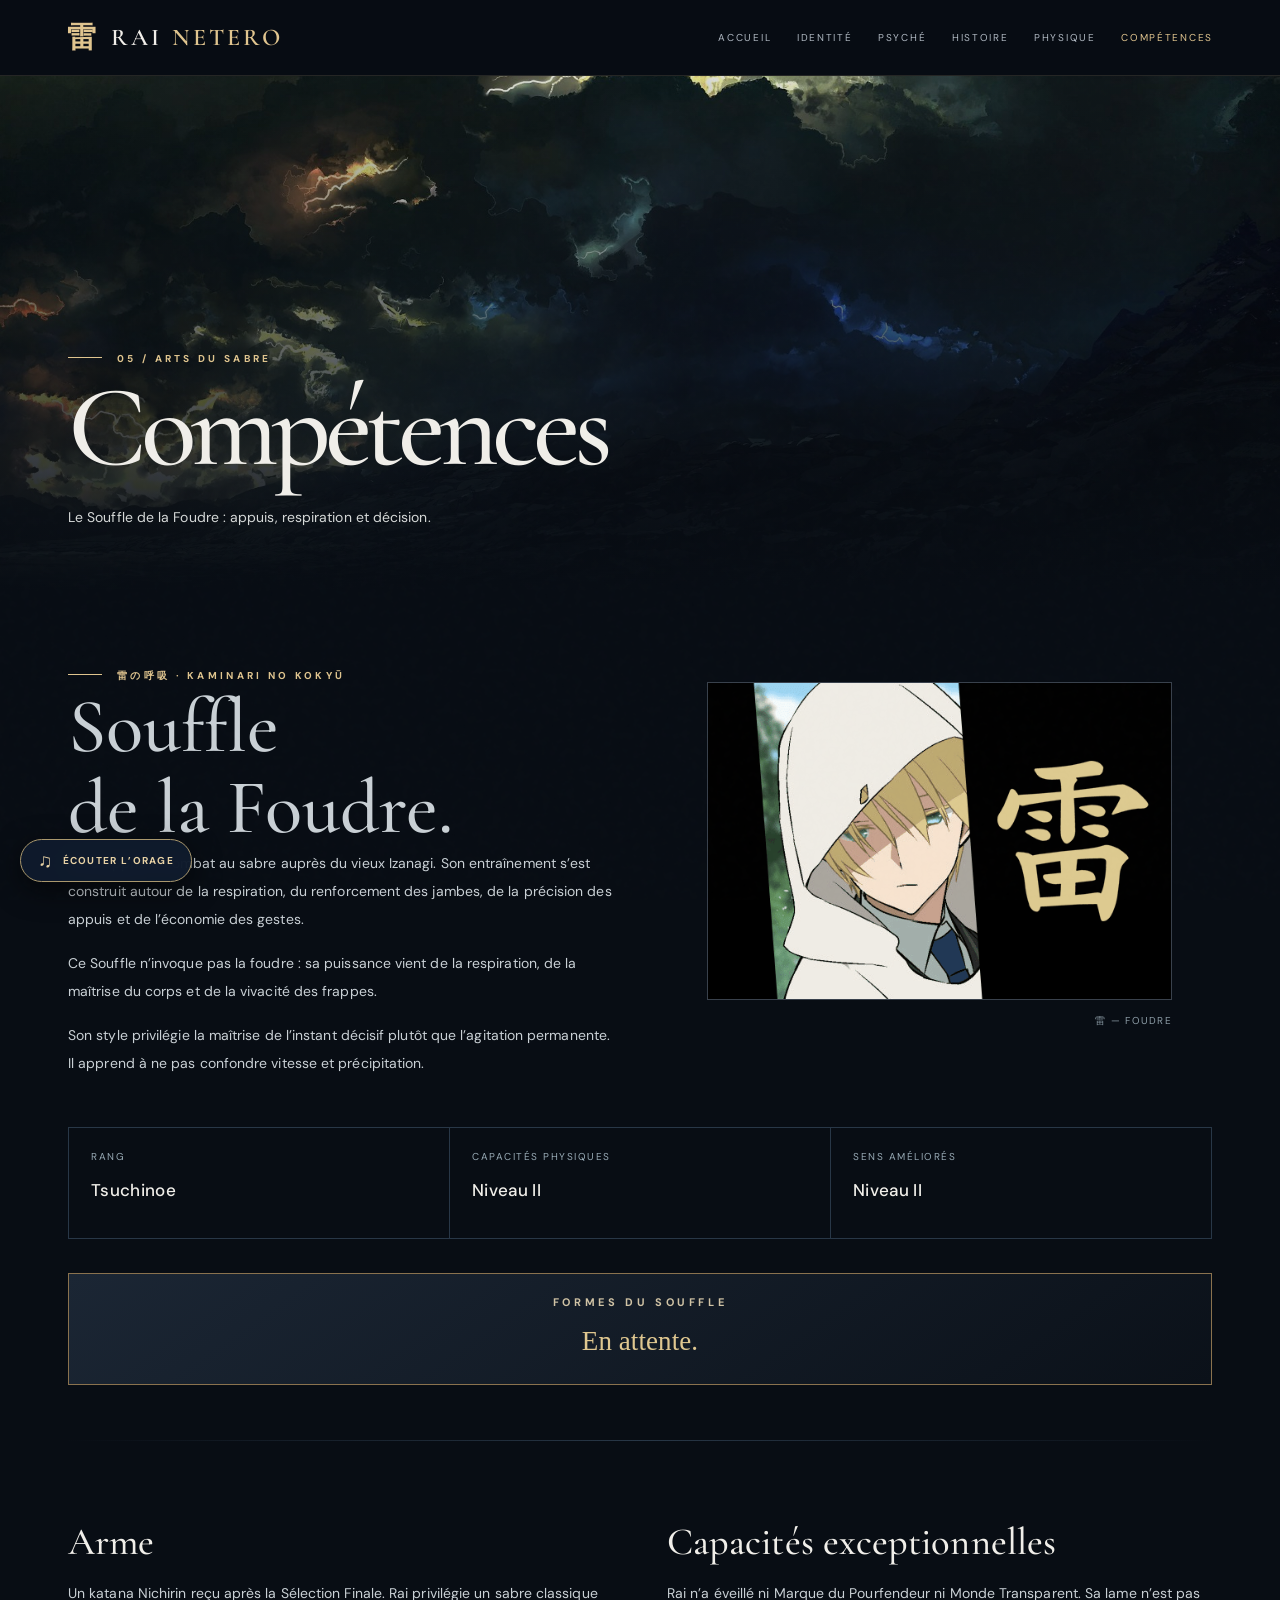
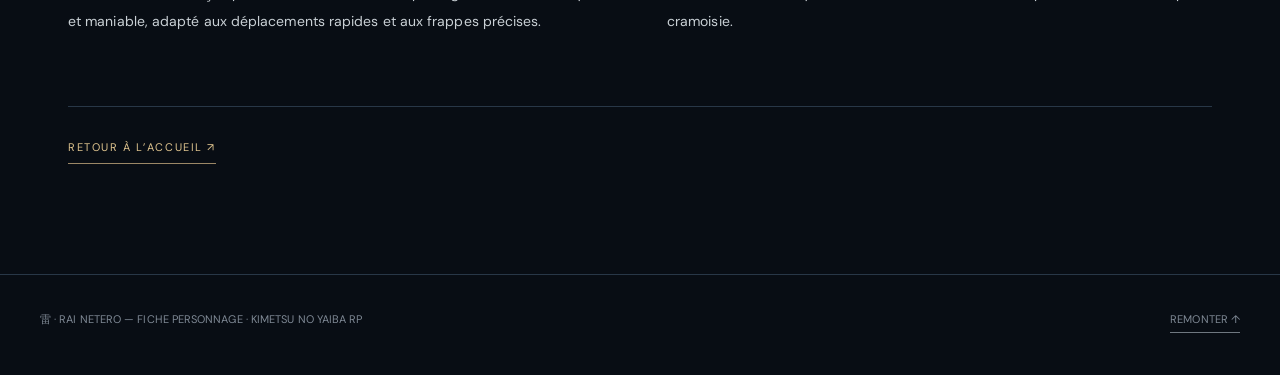
==== competences.html @ 3515c6ae "Add files via upload" ====
<!DOCTYPE html>
<html lang="fr"><head><meta name="darkreader-lock"><meta charset="utf-8"/><meta content="width=device-width,initial-scale=1" name="viewport"/><meta content="#080d14" name="theme-color"/><meta content="Rai Netero — dossier de pourfendeur" name="description"/><title>Compétences · Rai Netero</title><link href="style.css" rel="stylesheet"/><script defer="" src="rai-v13.js"></script></head><body><div aria-hidden="true" class="page-progress"></div><header class="site-nav" id="haut"><div class="nav-inner"><a class="logo" href="index.html"><span class="logomark">雷</span><span>RAI <span style="color:#e0c58f">NETERO</span></span></a><button aria-expanded="false" aria-label="Ouvrir le menu" class="nav-toggle" type="button">☰ MENU</button><nav aria-label="Navigation principale" class="nav-items"><a href="index.html">Accueil</a><a href="identite.html">Identité</a><a href="psyche.html">Psyché</a><a href="histoire.html">Histoire</a><a href="physique.html">Physique</a><a aria-current="page" href="competences.html">Compétences</a></nav></div></header><main><section class="page-hero" style="--hero-image:url('assets/montagne-orage.jpg')"><div class="page-hero-content"><div class="eyebrow"><i></i>05 / Arts du sabre</div><h1>Compétences</h1><p class="subtitle">Le Souffle de la Foudre : appuis, respiration et décision.</p></div></section><div class="layout"><div class="two-col"><div class="body-copy"><div class="eyebrow"><i></i>雷の呼吸 · Kaminari no Kokyū</div><h2>Souffle<br/>de la Foudre.</h2><p>Rai a appris le combat au sabre auprès du vieux Izanagi. Son entraînement s’est construit autour de la respiration, du renforcement des jambes, de la précision des appuis et de l’économie des gestes.</p><p>Ce Souffle n’invoque pas la foudre : sa puissance vient de la respiration, de la maîtrise du corps et de la vivacité des frappes.</p><p>Son style privilégie la maîtrise de l’instant décisif plutôt que l’agitation permanente. Il apprend à ne pas confondre vitesse et précipitation.</p></div><figure class="poster"><img alt="Rai Netero et le kanji de la Foudre" data-gif-portrait="" src="assets/portrait-logo.png"/><figcaption>雷 — foudre</figcaption></figure></div><div class="info-grid"><div class="info-item"><div class="label">Rang</div><strong>Tsuchinoe</strong></div><div class="info-item"><div class="label">Capacités physiques</div><strong>Niveau II</strong></div><div class="info-item"><div class="label">Sens améliorés</div><strong>Niveau II</strong></div></div><div class="notice technique-wait"><span class="eyebrow">Formes du Souffle</span><strong>En attente.</strong></div><div class="separator"></div><div class="two-col"><div class="body-copy"><h3>Arme</h3><p>Un katana Nichirin reçu après la Sélection Finale. Rai privilégie un sabre classique et maniable, adapté aux déplacements rapides et aux frappes précises.</p></div><div class="body-copy"><h3>Capacités exceptionnelles</h3><p>Rai n’a éveillé ni Marque du Pourfendeur ni Monde Transparent. Sa lame n’est pas cramoisie.</p></div></div><div class="subfooter"><a href="index.html">RETOUR À L’ACCUEIL ↗</a></div></div></main><footer class="footer"><div class="footer-inner"><span>雷 · RAI NETERO — FICHE PERSONNAGE · KIMETSU NO YAIBA RP</span><a class="toplink" href="#haut">REMONTER ↑</a></div></footer><aside aria-label="Lecteur musical de Rai" class="music-player" id="rai-music-player">
<button aria-controls="music-panel" aria-expanded="false" aria-label="Afficher ou masquer le lecteur" class="music-toggle" id="music-toggle" type="button"><span aria-hidden="true">♫</span> <span class="music-toggle-name">ÉCOUTER L’ORAGE</span></button>
<div class="music-panel" hidden="" id="music-panel">
<div class="music-head"><div><span class="music-kicker">RAI NETERO · THÈMES DU POURFENDEUR</span><strong id="music-track-title">Izanami</strong></div><button aria-label="Refermer le lecteur" class="music-close" id="music-close" type="button">×</button></div>
<div class="music-theme-picker" role="group" aria-label="Sélection de la musique"><button class="music-theme-choice is-active" data-music-mode="auto" type="button" aria-pressed="true">AUTO</button><button class="music-theme-choice" data-music-mode="izanami" type="button" aria-pressed="false">IZANAMI</button><button class="music-theme-choice" data-music-mode="kirin" type="button" aria-pressed="false">KIRIN</button></div><audio id="rai-audio" preload="metadata" loop src="assets/izanami.mp3"></audio>
<div class="music-main-controls"><button aria-label="Lire la musique" class="music-play" id="music-play" type="button">▶</button><button aria-label="Arrêter la musique" class="music-stop" id="music-stop" type="button">■</button><input aria-label="Position dans la musique" id="music-seek" max="1000" min="0" step="1" type="range" value="0"/><span class="music-time" id="music-time">0:00 / 0:00</span></div>
<div class="music-volume-row"><button aria-label="Couper le son" class="music-mute" id="music-mute" type="button">♪</button><label for="music-volume">Volume</label><input aria-label="Volume de la musique" id="music-volume" max="100" min="0" step="1" type="range" value="35"/><output id="music-volume-label">35 %</output></div>
</div>
</aside></body></html>
---- style.css ----
@import url('https://fonts.googleapis.com/css2?family=Cormorant+Garamond:wght@400;500;600;700&family=DM+Sans:wght@400;500;600;700&display=swap');
:root{--bg:#080d14;--card:#0e1621;--paper:#121d2a;--rule:#283747;--ivory:#f0eee9;--muted:#abb3bd;--gold:#e0c58f;--blue:#9dbcd1;--max:1200px}
*{box-sizing:border-box}html{scroll-behavior:smooth;scroll-padding-top:90px}body{margin:0;background:var(--bg);color:var(--ivory);font:16px/1.75 'DM Sans',Arial,sans-serif;letter-spacing:.005em;min-height:100vh}
body:before{content:'';position:fixed;inset:0;pointer-events:none;z-index:20;background-image:url("data:image/svg+xml,%3Csvg viewBox='0 0 170 170' xmlns='http://www.w3.org/2000/svg'%3E%3Cfilter id='n'%3E%3CfeTurbulence type='fractalNoise' baseFrequency='.64' numOctaves='3' stitchTiles='stitch'/%3E%3C/filter%3E%3Crect width='100%25' height='100%25' opacity='.15' filter='url(%23n)'/%3E%3C/svg%3E");opacity:.085}
*,*:before,*:after{box-sizing:border-box}::selection{background:#bca478;color:#09111c}a{color:inherit;text-decoration:none}img{max-width:100%;display:block}button{font:inherit}p{margin:0 0 1.15em}h1,h2,h3,blockquote{font-family:'Cormorant Garamond',Georgia,serif}h1,h2,h3{font-weight:500;line-height:1.06}h1{font-size:clamp(4rem,11vw,10rem);letter-spacing:-.055em;margin:0}h2{font-size:clamp(2.8rem,6vw,5.2rem);margin:0}h3{font-size:clamp(1.7rem,3vw,2.4rem);margin:0}
.page-progress{position:fixed;top:0;left:0;width:0;height:2px;background:var(--gold);z-index:100;transition:width .06s linear}
.site-nav{position:sticky;top:0;z-index:90;backdrop-filter:blur(18px);background:rgba(8,13,20,.91);border-bottom:1px solid rgba(221,199,151,.14)}
.nav-inner{max-width:var(--max);margin:auto;min-height:75px;padding:0 27px;display:flex;align-items:center;justify-content:space-between;gap:18px}
.logo{display:flex;align-items:center;gap:12px;font-family:'Cormorant Garamond',Georgia,serif;font-size:24px;font-weight:600;letter-spacing:.13em;white-space:nowrap}.logomark{color:var(--gold);font-size:29px;line-height:1}
.nav-items{display:flex;align-items:center;gap:clamp(10px,2vw,28px)}.nav-items a{font-size:10px;letter-spacing:.17em;text-transform:uppercase;color:#aeb7c0;white-space:nowrap;transition:color .2s}.nav-items a:hover,.nav-items a[aria-current=page]{color:var(--gold)}
.nav-toggle{display:none;border:1px solid var(--rule);background:transparent;color:var(--ivory);padding:5px 12px;cursor:pointer}
.eyebrow{font-size:10px;letter-spacing:.33em;text-transform:uppercase;color:var(--gold);font-weight:700}.eyebrow i{display:inline-block;width:34px;height:1px;background:var(--gold);vertical-align:middle;margin:0 15px 3px 0}
.hero{min-height:calc(100svh - 75px);position:relative;display:flex;align-items:center;overflow:hidden;padding:90px max(5vw,24px);isolation:isolate}.hero:before{content:'';position:absolute;inset:0;z-index:-2;background-image:linear-gradient(90deg,rgba(8,13,20,.93) 0%,rgba(8,13,20,.78) 44%,rgba(8,13,20,.26) 100%),url('assets/montagne-orage.jpg');background-size:cover;background-position:center}.hero:after{content:'';position:absolute;inset:0;z-index:-1;background:linear-gradient(0deg,#080d14 0%,transparent 25%,transparent 90%,rgba(8,13,20,.3) 100%)}
.hero-inner{max-width:var(--max);margin:auto;width:100%;display:grid;grid-template-columns:1.15fr .85fr;align-items:center;gap:40px}.hero-title-line{display:block}.hero-title-line:last-child{color:var(--gold)}
.hero-blurb{max-width:490px;color:#cbd1d4;font-size:14px;line-height:1.95;margin:24px 0 32px}.hero-image{justify-self:end;width:min(100%,430px);aspect-ratio:4/5;position:relative;border:1px solid rgba(224,197,143,.25);box-shadow:0 15px 100px #0009;overflow:hidden}.hero-image img{height:100%;width:100%;object-fit:cover;object-position:62% center}.hero-image:after{content:'';position:absolute;inset:0;border:12px solid rgba(8,13,20,.22);pointer-events:none}
.btn{display:inline-flex;gap:14px;align-items:center;border:1px solid #bca374;color:var(--ivory);padding:13px 20px;letter-spacing:.19em;text-transform:uppercase;font-size:10px;font-weight:700;transition:background .2s,color .2s}.btn:hover{background:var(--gold);color:var(--bg)}.btn svg{width:16px;height:16px}
.vertical-kanji{position:absolute;bottom:30px;right:28px;color:#fff4;font-size:12px;writing-mode:vertical-rl;letter-spacing:.3em}
.layout{max-width:var(--max);margin:auto;padding:70px 28px 110px}.intro-grid{display:grid;grid-template-columns:1fr 1fr;gap:44px;align-items:center}.intro-visual{position:relative;min-height:480px}.intro-visual img{height:480px;width:100%;object-fit:cover;object-position:center;filter:saturate(.8)}.intro-panel{padding:18px 0}.intro-panel p{max-width:500px;color:var(--muted)}.signature{font-family:'Cormorant Garamond',Georgia,serif;font-style:italic;font-size:27px;color:var(--gold);max-width:600px;line-height:1.45}
.page-hero{height:clamp(300px,43vw,520px);position:relative;display:flex;align-items:end;overflow:hidden;background:#17202b}.page-hero:before{content:'';position:absolute;inset:0;background-image:linear-gradient(0deg,#080d14 1%,rgba(8,13,20,.54) 60%,rgba(8,13,20,.13)),var(--hero-image);background-position:center; background-size:cover}.page-hero-content{max-width:var(--max);width:100%;margin:0 auto;padding:0 28px 65px;z-index:2;position:relative}.page-hero h1{font-size:clamp(3.5rem,9vw,7.5rem)}.page-hero .subtitle{max-width:680px;color:#d6d9d8;font-size:14px;line-height:1.9;margin:15px 0 0}
.separator{height:1px;background:linear-gradient(90deg,transparent,var(--rule),transparent);margin:55px 0}.section-head{margin:0 0 30px}.section-head .eyebrow{margin-bottom:14px}
.info-grid{display:grid;grid-template-columns:repeat(3,minmax(0,1fr));gap:1px;background:var(--rule);border:1px solid var(--rule);margin:34px 0}.info-item{background:var(--bg);padding:20px 22px;min-height:110px}.info-item .label{font-size:10px;text-transform:uppercase;letter-spacing:.15em;color:#98aab5}.info-item strong{display:block;font-size:17px;letter-spacing:.02em;font-weight:500;margin-top:10px}.info-item .small{font-size:11px;color:#c0b7a0;margin-top:5px}
.two-col{display:grid;grid-template-columns:1fr 1fr;gap:54px;align-items:start}.body-copy{font-size:14px;line-height:2;color:#c9d0d5}.body-copy h3{color:var(--ivory);margin:26px 0 16px}.note{border-left:2px solid var(--gold);padding:18px 23px;background:#121d28;color:#c4cbd1;font-size:13px;line-height:1.85}.poster img{width:100%;max-height:760px;object-fit:contain;background:#172335;border:1px solid #39414c}.poster figcaption{font-size:10px;letter-spacing:.13em;text-transform:uppercase;color:#8d9da7;text-align:right;padding:12px 0}
.quotes{display:grid;grid-template-columns:repeat(3,minmax(0,1fr));gap:15px;margin-top:34px}.quote-card{padding:25px;border:1px solid var(--rule);background:#101824}.quote-card h3{font-size:24px;color:var(--gold);margin-bottom:10px}.quote-card p{color:#abb7be;font-size:12px;line-height:1.85}
.chapter-nav{display:grid;grid-template-columns:repeat(5,1fr);gap:8px;margin:28px 0 65px}.chapter-nav a{display:flex;flex-direction:column;justify-content:end;min-height:120px;padding:20px 13px;border:1px solid var(--rule);background:#101824;transition:.2s}.chapter-nav a:hover{transform:translateY(-3px);border-color:#bda373;background:#172333}.chapter-nav .num{font-size:10px;color:var(--gold);letter-spacing:.15em}.chapter-nav strong{font-size:15px;font-weight:500;line-height:1.25;margin-top:8px}.chapter-nav small{font-size:10px;color:#97a4b0;margin-top:6px;line-height:1.35}
.chapter{scroll-margin-top:100px;margin-bottom:95px}.chapter-banner{height:360px;position:relative;background-color:#151e28;background-size:cover;background-position:center;overflow:hidden;display:flex;align-items:end;padding:30px 38px}.chapter-banner:before{content:'';position:absolute;inset:0;background:linear-gradient(0deg,rgba(4,7,12,.96),rgba(5,7,13,.15) 80%)}.chapter-banner:after{content:'';position:absolute;inset:0;background:var(--chapter-tint, transparent);mix-blend-mode:screen;opacity:.65}.chapter-banner div{position:relative;z-index:2}.chapter-index{font-size:12px;letter-spacing:.2em;color:var(--gold);font-weight:600}.chapter-banner h2{font-size:clamp(2.8rem,7vw,6rem);color:white}.chapter-banner p{font-size:12px;text-transform:uppercase;letter-spacing:.19em;color:#ddd5ca}
.story-text{font-family:Georgia,'Times New Roman',serif;font-size:clamp(17px,1.5vw,19px);line-height:1.95;color:#dedfdd;max-width:735px;margin:46px auto 0}.story-text p{margin:0 0 1.25em}.story-text p:has(strong){color:#f2e1ba}.story-text strong{color:#f0d4a3;font-weight:600}.story-text em{color:#c8c8c8}.story-text hr{border:0;border-top:1px solid #4e5661;width:90px;margin:50px auto}
.chapter--blood .chapter-banner:after{background:linear-gradient(110deg,rgba(132,10,23,.25),rgba(255,40,61,.28),rgba(10,0,0,.72));mix-blend-mode:normal;opacity:1}.chapter--blood .chapter-banner:before{background:linear-gradient(0deg,#080d14 5%,rgba(35,3,10,.3))}.chapter--blood .chapter-banner{background-position:center 43%}.chapter--blood .chapter-banner h2{text-shadow:2px 0 #b32634,-1px -1px #61131a}.chapter--blood .story-text strong{color:#ffb7af}
.reader-tag{display:inline-flex;gap:10px;align-items:center;font-size:11px;color:#a7b4c0;letter-spacing:.09em}.reader-tag:before{content:'';width:22px;height:1px;background:var(--gold)}.footer{padding:35px 28px 42px;border-top:1px solid var(--rule);color:#7f8995}.footer-inner{max-width:var(--max);margin:auto;display:flex;justify-content:space-between;gap:10px;font-size:11px}.toplink{border-bottom:1px solid #6f7780;padding-bottom:3px}.title-aside{font-family:Georgia,serif;font-style:italic;color:var(--gold);font-size:19px}
.card-row{display:grid;grid-template-columns:1.3fr 1fr;gap:35px;align-items:start}.profile-portrait{border:1px solid #435368;overflow:hidden;position:relative}.profile-portrait img{width:100%;height:100%;max-height:650px;object-fit:cover}.profile-caption{margin-top:8px;text-transform:uppercase;font-size:10px;letter-spacing:.14em;color:#9ea6b4}
.detail-list{margin:30px 0;border-top:1px solid var(--rule)}.detail{display:grid;grid-template-columns:155px 1fr;gap:15px;border-bottom:1px solid var(--rule);padding:16px 0}.detail dt{font-size:10px;text-transform:uppercase;color:var(--gold);letter-spacing:.13em}.detail dd{margin:0;color:#d0d4d8;font-size:14px;line-height:1.8}
.notice{background:#17202b;border:1px solid #45516a;padding:16px 20px;color:#abbfcf;font-size:13px;line-height:1.7}.notice strong{color:#f2dbc0}
.subfooter{border-top:1px solid var(--rule);padding-top:25px;margin-top:55px}.subfooter a{display:inline-block;font-size:11px;letter-spacing:.14em;text-transform:uppercase;border-bottom:1px solid #9b8766;padding-bottom:6px;color:var(--gold)}
.glow{text-shadow:0 0 40px #efd29622}
@media(max-width:950px){.nav-items{gap:12px}.nav-items a{font-size:9px}.hero-inner{grid-template-columns:1fr 1fr}.chapter-nav{grid-template-columns:repeat(3,1fr)}}
@media(max-width:720px){.nav-inner{min-height:66px;padding:0 17px}.nav-toggle{display:block}.nav-items{position:absolute;top:66px;left:0;right:0;background:#080d14;padding:12px 24px 24px;border-bottom:1px solid var(--rule);display:none;flex-direction:column;align-items:stretch;gap:0}.site-nav.is-open .nav-items{display:flex}.nav-items a{font-size:12px;padding:9px 0}.hero{min-height:78svh;padding:70px 18px}.hero-inner{grid-template-columns:1fr}.hero-image{display:none}.hero h1{font-size:clamp(4.4rem,19vw,7rem)}.layout{padding:38px 18px 80px}.intro-grid,.two-col,.card-row{grid-template-columns:1fr}.intro-visual,.intro-visual img{min-height:0;height:270px}.page-hero{height:350px}.page-hero-content{padding:0 19px 40px}.info-grid{grid-template-columns:repeat(2,1fr)}.chapter-nav{grid-template-columns:repeat(2,1fr);margin:20px 0 45px}.chapter-banner{height:255px;padding:22px}.story-text{font-size:16.5px;line-height:1.9;margin:24px auto 0}.quotes{grid-template-columns:1fr}.footer-inner{flex-direction:column;gap:15px}.chapter{margin-bottom:60px}.detail{grid-template-columns:105px 1fr}.profile-portrait img{max-height:500px}}
@media(prefers-reduced-motion:reduce){*,*:before,*:after{scroll-behavior:auto!important;animation:none!important;transition:none!important}}

.technique-wait{min-height:112px;display:flex;flex-direction:column;align-items:center;justify-content:center;gap:8px;text-align:center;border-color:#8a724e;background:linear-gradient(145deg,#1b2634,#0b1119)}.technique-wait strong{font-family:Georgia,serif;font-size:27px;font-weight:normal;color:#dfc790}.technique-wait .eyebrow{font-size:11px;color:#d0c3a5}


/* La musique reste discrète et ne démarre jamais sans clic. */
.music-player{position:fixed;right:20px;bottom:18px;z-index:130;display:flex;flex-direction:column;align-items:flex-end;gap:9px;font-family:'DM Sans',Arial,sans-serif;max-width:calc(100vw - 24px)}
.music-toggle{color:#e8d2a5;background:#0f1b2deF;border:1px solid #a9976d;border-radius:24px;padding:11px 17px;display:flex;gap:9px;align-items:center;letter-spacing:.13em;font-weight:700;font-size:10px;cursor:pointer;box-shadow:0 8px 28px #0008;backdrop-filter:blur(12px)}
.music-toggle>span:first-child{font-family:Georgia,serif;font-size:19px;line-height:1}
.music-toggle.music-is-playing>span:first-child{color:#ffdc78;text-shadow:0 0 12px #ffe180b0}
.music-panel{width:min(390px,calc(100vw - 24px));background:rgba(12,22,33,.98);border:1px solid #8f815f;border-radius:13px;padding:18px 19px;box-shadow:0 15px 45px #000b;backdrop-filter:blur(15px)}
.music-panel[hidden]{display:none!important}
.music-head{display:flex;justify-content:space-between;align-items:flex-start;gap:12px}.music-head>div{min-width:0}
.music-kicker{display:block;color:#d5bb85;font-size:9px;letter-spacing:.2em;margin-bottom:7px}.music-head strong{display:block;color:#f1eee6;font-size:13px;font-weight:500;line-height:1.5}
.music-close,.music-play,.music-stop,.music-mute{border:1px solid #536071;background:#1b293a;color:#f0eee9;cursor:pointer}
.music-close{font-size:21px;width:30px;height:30px;line-height:1;border:none;background:transparent}
.music-main-controls,.music-volume-row{display:flex;gap:12px;align-items:center;margin-top:16px}.music-main-controls input,.music-volume-row input{flex:1;min-width:40px;accent-color:#d7b772;cursor:pointer}
.music-play{font-size:17px;width:39px;height:39px;border-color:#d3bd83;border-radius:50%}.music-stop,.music-mute{width:30px;height:30px;border-radius:6px;font-size:15px}
.music-time{color:#b0b9c4;font-size:10px;font-variant-numeric:tabular-nums;white-space:nowrap}.music-volume-row{margin-top:11px}.music-volume-row label{font-size:12px;color:#d7dae0}.music-volume-row output{font-size:11px;color:#d7dae0;min-width:35px;text-align:right}
.music-note{margin-top:44px;border-top:1px solid var(--rule);padding:24px 0 4px}.music-note h3{font-size:27px;color:var(--gold)}.music-note p{font-size:13px;color:var(--muted);margin-top:6px}
@media(max-width:720px){.music-player{right:12px;bottom:12px}.music-toggle{padding:10px 14px}.music-panel{padding:16px}.music-main-controls{gap:9px}}

/* Deux ambiances musicales, choix manuel ou transition automatique dans le récit. */
.music-theme-picker{display:flex;gap:6px;margin-top:16px;padding:5px;background:#0b131f;border:1px solid #4c5a6b;border-radius:10px}
.music-theme-choice{flex:1;background:transparent;border:1px solid transparent;border-radius:7px;padding:9px 4px;color:#b1bcc6;font-size:10px;font-weight:600;letter-spacing:.11em;cursor:pointer;transition:background .2s,border-color .2s,color .2s}
.music-theme-choice:hover{color:#f4e6c6;border-color:#69707a}
.music-theme-choice.is-active{color:#f3d49c;background:#273345;border-color:#9d855c}
#kirin-start{scroll-margin-top:110px}


/* V10 - Lecteur musical a gauche : aucun chevauchement avec le badge Netlify */
.music-player{left:20px;right:auto;bottom:18px;align-items:flex-start;z-index:2000;}
.music-panel{max-width:calc(100vw - 24px);}
@media(max-width:720px){
  .music-player{left:12px;right:auto;bottom:12px;align-items:flex-start;}
}
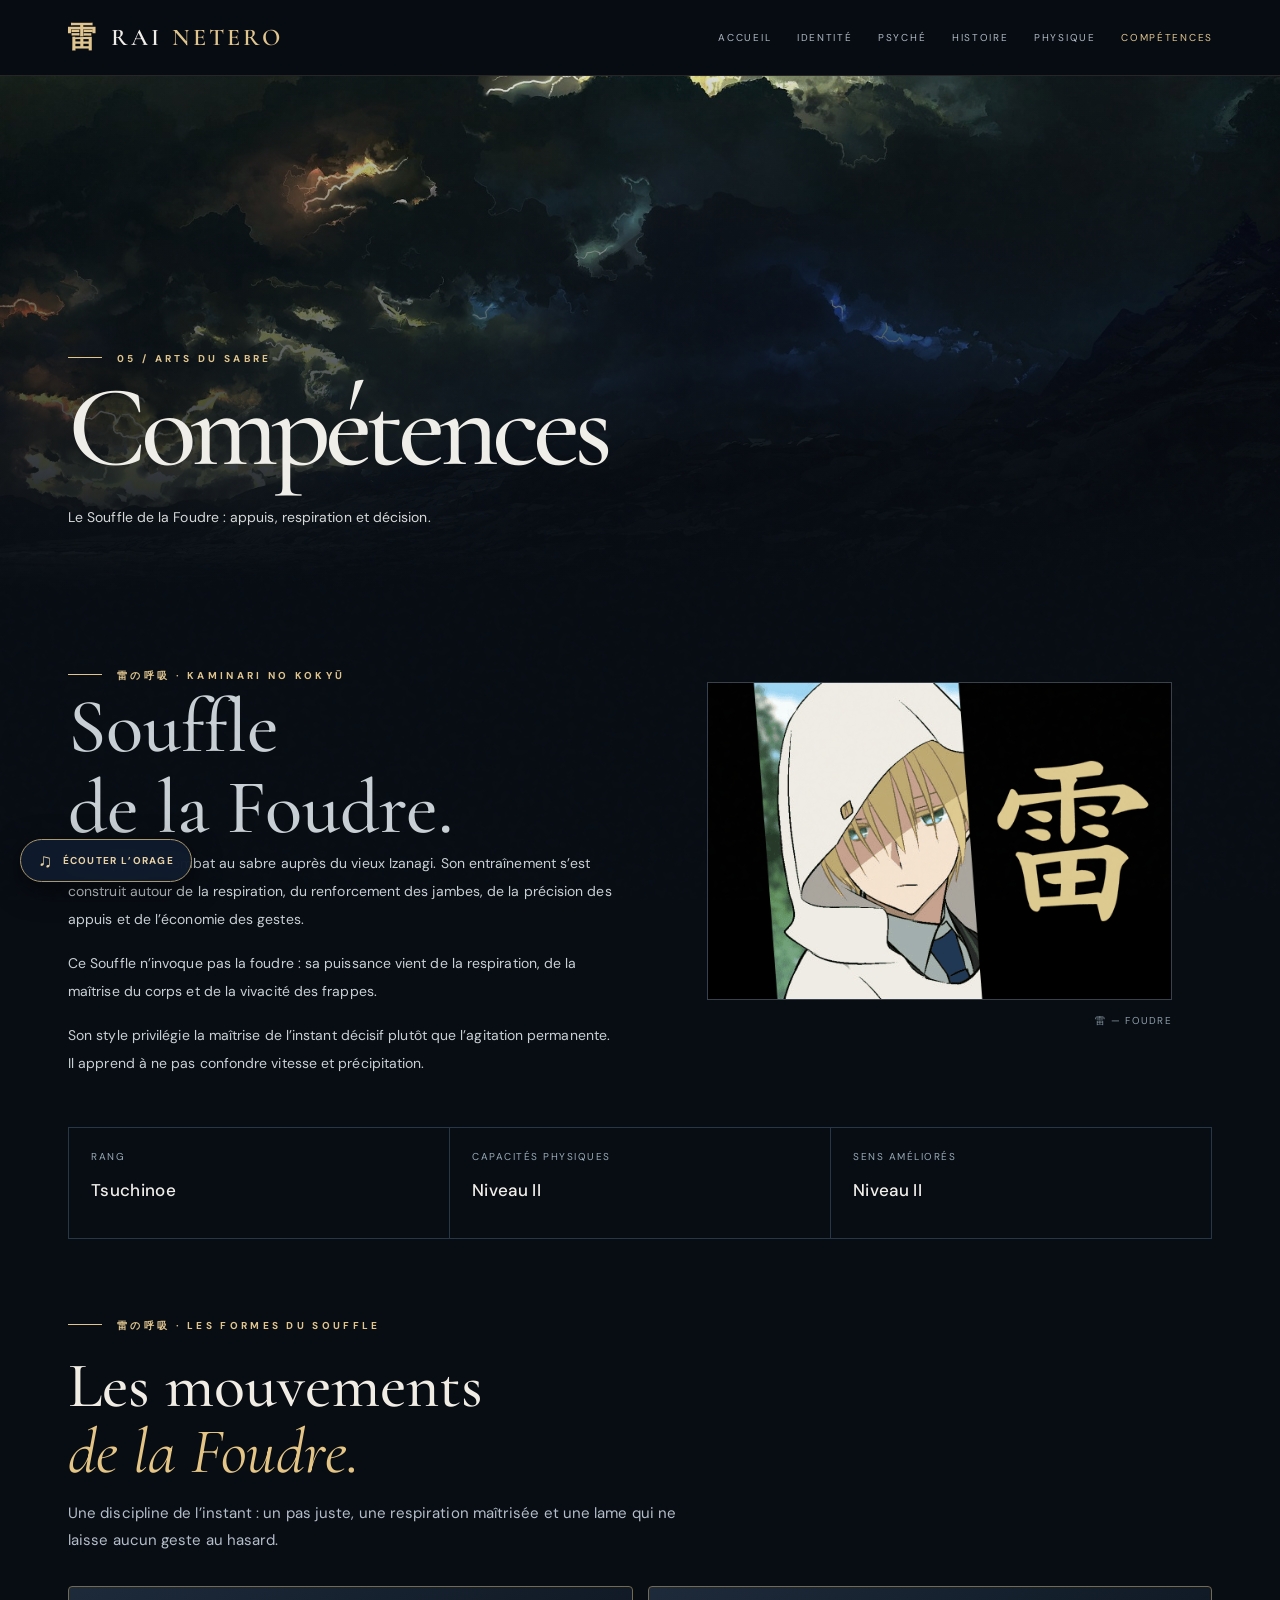
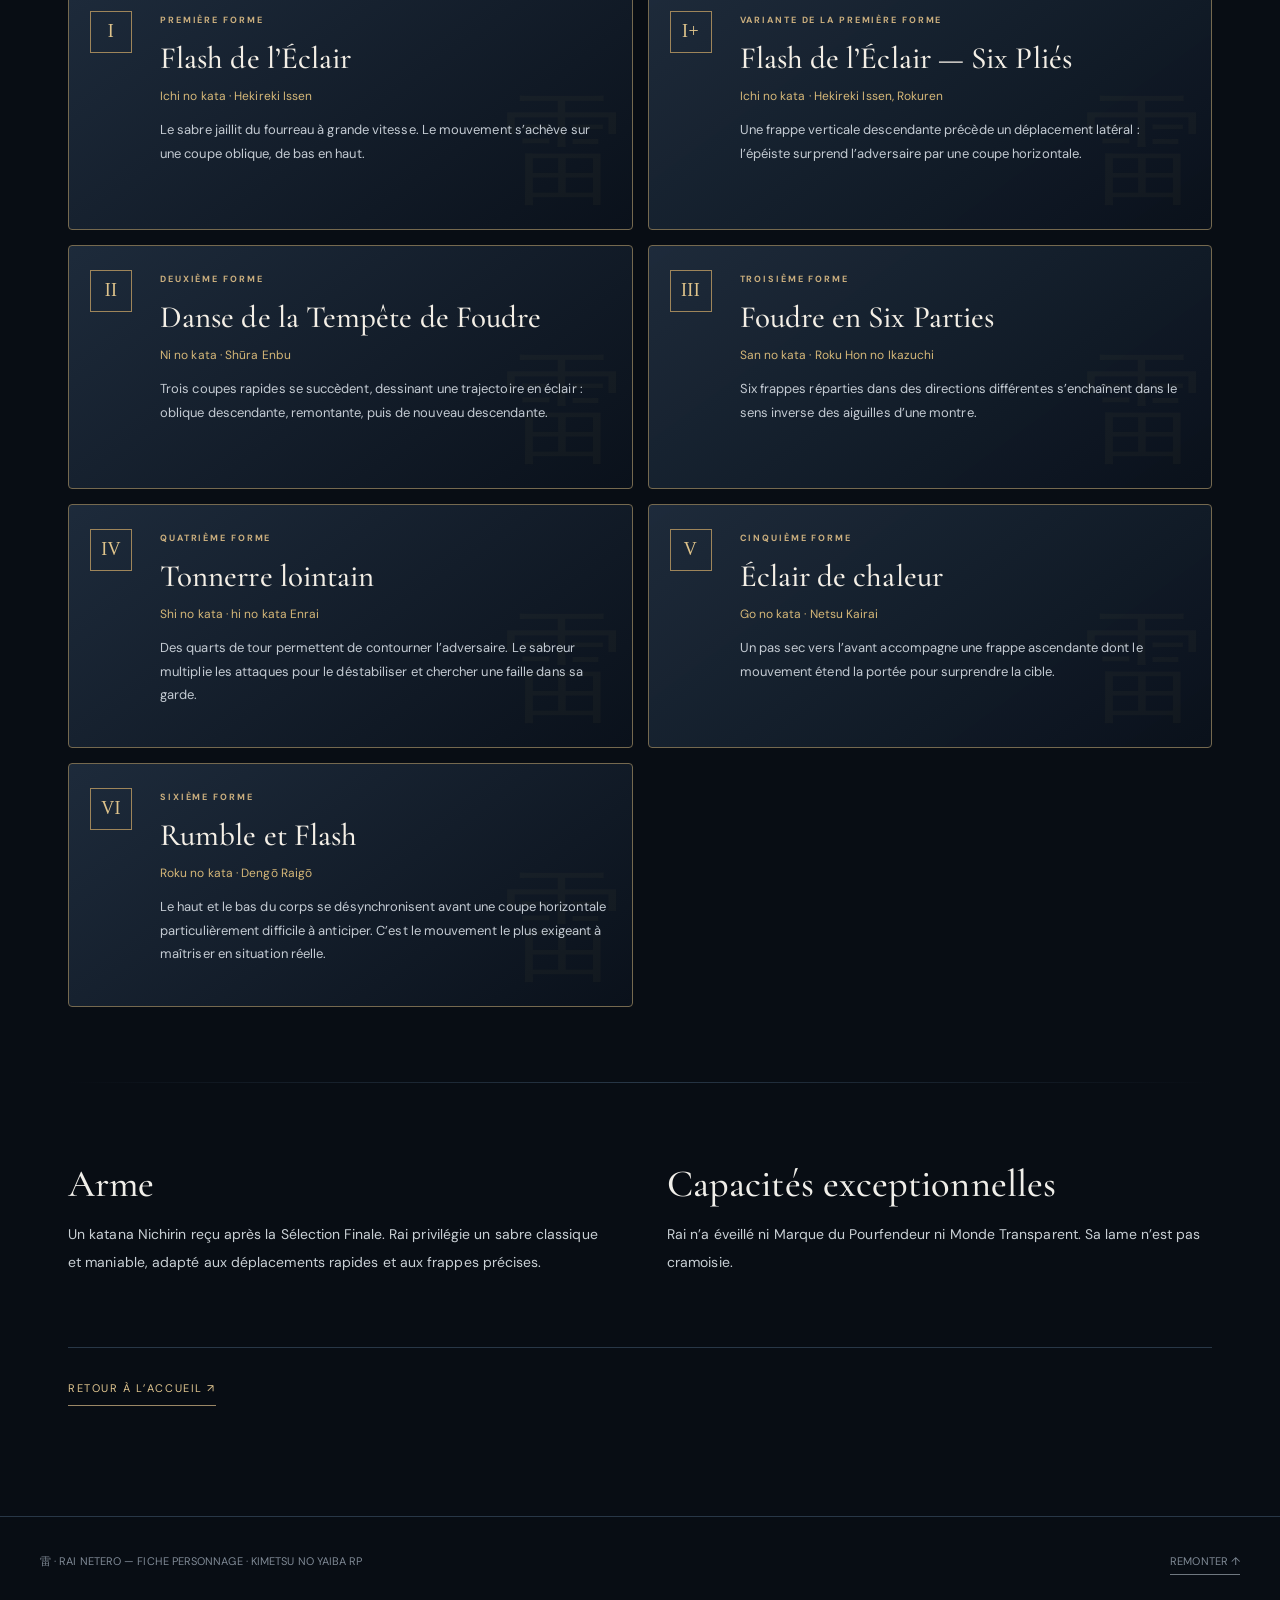
==== commit 53ffd229: "Add files via upload" ====
--- a/competences.html
+++ b/competences.html
@@ -1,9 +1,57 @@
 <!DOCTYPE html>
-<html lang="fr"><head><meta name="darkreader-lock"><meta charset="utf-8"/><meta content="width=device-width,initial-scale=1" name="viewport"/><meta content="#080d14" name="theme-color"/><meta content="Rai Netero — dossier de pourfendeur" name="description"/><title>Compétences · Rai Netero</title><link href="style.css" rel="stylesheet"/><script defer="" src="rai-v13.js"></script></head><body><div aria-hidden="true" class="page-progress"></div><header class="site-nav" id="haut"><div class="nav-inner"><a class="logo" href="index.html"><span class="logomark">雷</span><span>RAI <span style="color:#e0c58f">NETERO</span></span></a><button aria-expanded="false" aria-label="Ouvrir le menu" class="nav-toggle" type="button">☰ MENU</button><nav aria-label="Navigation principale" class="nav-items"><a href="index.html">Accueil</a><a href="identite.html">Identité</a><a href="psyche.html">Psyché</a><a href="histoire.html">Histoire</a><a href="physique.html">Physique</a><a aria-current="page" href="competences.html">Compétences</a></nav></div></header><main><section class="page-hero" style="--hero-image:url('assets/montagne-orage.jpg')"><div class="page-hero-content"><div class="eyebrow"><i></i>05 / Arts du sabre</div><h1>Compétences</h1><p class="subtitle">Le Souffle de la Foudre : appuis, respiration et décision.</p></div></section><div class="layout"><div class="two-col"><div class="body-copy"><div class="eyebrow"><i></i>雷の呼吸 · Kaminari no Kokyū</div><h2>Souffle<br/>de la Foudre.</h2><p>Rai a appris le combat au sabre auprès du vieux Izanagi. Son entraînement s’est construit autour de la respiration, du renforcement des jambes, de la précision des appuis et de l’économie des gestes.</p><p>Ce Souffle n’invoque pas la foudre : sa puissance vient de la respiration, de la maîtrise du corps et de la vivacité des frappes.</p><p>Son style privilégie la maîtrise de l’instant décisif plutôt que l’agitation permanente. Il apprend à ne pas confondre vitesse et précipitation.</p></div><figure class="poster"><img alt="Rai Netero et le kanji de la Foudre" data-gif-portrait="" src="assets/portrait-logo.png"/><figcaption>雷 — foudre</figcaption></figure></div><div class="info-grid"><div class="info-item"><div class="label">Rang</div><strong>Tsuchinoe</strong></div><div class="info-item"><div class="label">Capacités physiques</div><strong>Niveau II</strong></div><div class="info-item"><div class="label">Sens améliorés</div><strong>Niveau II</strong></div></div><div class="notice technique-wait"><span class="eyebrow">Formes du Souffle</span><strong>En attente.</strong></div><div class="separator"></div><div class="two-col"><div class="body-copy"><h3>Arme</h3><p>Un katana Nichirin reçu après la Sélection Finale. Rai privilégie un sabre classique et maniable, adapté aux déplacements rapides et aux frappes précises.</p></div><div class="body-copy"><h3>Capacités exceptionnelles</h3><p>Rai n’a éveillé ni Marque du Pourfendeur ni Monde Transparent. Sa lame n’est pas cramoisie.</p></div></div><div class="subfooter"><a href="index.html">RETOUR À L’ACCUEIL ↗</a></div></div></main><footer class="footer"><div class="footer-inner"><span>雷 · RAI NETERO — FICHE PERSONNAGE · KIMETSU NO YAIBA RP</span><a class="toplink" href="#haut">REMONTER ↑</a></div></footer><aside aria-label="Lecteur musical de Rai" class="music-player" id="rai-music-player">
+
+<html lang="fr"><head><meta name="darkreader-lock"/><meta charset="utf-8"><meta content="width=device-width,initial-scale=1" name="viewport"/><meta content="#080d14" name="theme-color"/><meta content="Rai Netero — dossier de pourfendeur" name="description"/><title>Compétences · Rai Netero</title><link href="style.css" rel="stylesheet"/><script defer="" src="rai-v14.js"></script></meta></head><body><div aria-hidden="true" class="page-progress"></div><header class="site-nav" id="haut"><div class="nav-inner"><a class="logo" href="index.html"><span class="logomark">雷</span><span>RAI <span style="color:#e0c58f">NETERO</span></span></a><button aria-expanded="false" aria-label="Ouvrir le menu" class="nav-toggle" type="button">☰ MENU</button><nav aria-label="Navigation principale" class="nav-items"><a href="index.html">Accueil</a><a href="identite.html">Identité</a><a href="psyche.html">Psyché</a><a href="histoire.html">Histoire</a><a href="physique.html">Physique</a><a aria-current="page" href="competences.html">Compétences</a></nav></div></header><main><section class="page-hero" style="--hero-image:url('assets/montagne-orage.jpg')"><div class="page-hero-content"><div class="eyebrow"><i></i>05 / Arts du sabre</div><h1>Compétences</h1><p class="subtitle">Le Souffle de la Foudre : appuis, respiration et décision.</p></div></section><div class="layout"><div class="two-col"><div class="body-copy"><div class="eyebrow"><i></i>雷の呼吸 · Kaminari no Kokyū</div><h2>Souffle<br/>de la Foudre.</h2><p>Rai a appris le combat au sabre auprès du vieux Izanagi. Son entraînement s’est construit autour de la respiration, du renforcement des jambes, de la précision des appuis et de l’économie des gestes.</p><p>Ce Souffle n’invoque pas la foudre : sa puissance vient de la respiration, de la maîtrise du corps et de la vivacité des frappes.</p><p>Son style privilégie la maîtrise de l’instant décisif plutôt que l’agitation permanente. Il apprend à ne pas confondre vitesse et précipitation.</p></div><figure class="poster"><img alt="Rai Netero et le kanji de la Foudre" data-gif-portrait="" src="assets/portrait-logo.png"/><figcaption>雷 — foudre</figcaption></figure></div><div class="info-grid"><div class="info-item"><div class="label">Rang</div><strong>Tsuchinoe</strong></div><div class="info-item"><div class="label">Capacités physiques</div><strong>Niveau II</strong></div><div class="info-item"><div class="label">Sens améliorés</div><strong>Niveau II</strong></div></div><section aria-labelledby="foudre-formes" class="forms-showcase">
+<div class="form-heading"><div class="eyebrow"><i></i>雷の呼吸 · Les formes du Souffle</div>
+<h2 id="foudre-formes">Les mouvements<br/><em>de la Foudre.</em></h2>
+<p>Une discipline de l’instant : un pas juste, une respiration maîtrisée et une lame qui ne laisse aucun geste au hasard.</p></div>
+<div class="forms-grid"><article class="form-card">
+<div aria-hidden="true" class="form-number">I</div>
+<div class="form-details"><span class="form-eyebrow">Première forme</span>
+<h3>Flash de l’Éclair</h3><div class="form-japanese">Ichi no kata · Hekireki Issen</div>
+<p>Le sabre jaillit du fourreau à grande vitesse. Le mouvement s’achève sur une coupe oblique, de bas en haut.</p>
+</div>
+</article><article class="form-card">
+<div aria-hidden="true" class="form-number">I+</div>
+<div class="form-details"><span class="form-eyebrow">Variante de la première forme</span>
+<h3>Flash de l’Éclair — Six Pliés</h3><div class="form-japanese">Ichi no kata · Hekireki Issen, Rokuren</div>
+<p>Une frappe verticale descendante précède un déplacement latéral : l’épéiste surprend l’adversaire par une coupe horizontale.</p>
+</div>
+</article><article class="form-card">
+<div aria-hidden="true" class="form-number">II</div>
+<div class="form-details"><span class="form-eyebrow">Deuxième forme</span>
+<h3>Danse de la Tempête de Foudre</h3><div class="form-japanese">Ni no kata · Shūra Enbu</div>
+<p>Trois coupes rapides se succèdent, dessinant une trajectoire en éclair : oblique descendante, remontante, puis de nouveau descendante.</p>
+</div>
+</article><article class="form-card">
+<div aria-hidden="true" class="form-number">III</div>
+<div class="form-details"><span class="form-eyebrow">Troisième forme</span>
+<h3>Foudre en Six Parties</h3><div class="form-japanese">San no kata · Roku Hon no Ikazuchi</div>
+<p>Six frappes réparties dans des directions différentes s’enchaînent dans le sens inverse des aiguilles d’une montre.</p>
+</div>
+</article><article class="form-card">
+<div aria-hidden="true" class="form-number">IV</div>
+<div class="form-details"><span class="form-eyebrow">Quatrième forme</span>
+<h3>Tonnerre lointain</h3><div class="form-japanese">Shi no kata · hi no kata Enrai</div>
+<p>Des quarts de tour permettent de contourner l’adversaire. Le sabreur multiplie les attaques pour le déstabiliser et chercher une faille dans sa garde.</p>
+</div>
+</article><article class="form-card">
+<div aria-hidden="true" class="form-number">V</div>
+<div class="form-details"><span class="form-eyebrow">Cinquième forme</span>
+<h3>Éclair de chaleur</h3><div class="form-japanese">Go no kata · Netsu Kairai</div>
+<p>Un pas sec vers l’avant accompagne une frappe ascendante dont le mouvement étend la portée pour surprendre la cible.</p>
+</div>
+</article><article class="form-card">
+<div aria-hidden="true" class="form-number">VI</div>
+<div class="form-details"><span class="form-eyebrow">Sixième forme</span>
+<h3>Rumble et Flash</h3><div class="form-japanese">Roku no kata · Dengō Raigō</div>
+<p>Le haut et le bas du corps se désynchronisent avant une coupe horizontale particulièrement difficile à anticiper. C’est le mouvement le plus exigeant à maîtriser en situation réelle.</p>
+</div>
+</article></div>
+</section><div class="separator"></div><div class="two-col"><div class="body-copy"><h3>Arme</h3><p>Un katana Nichirin reçu après la Sélection Finale. Rai privilégie un sabre classique et maniable, adapté aux déplacements rapides et aux frappes précises.</p></div><div class="body-copy"><h3>Capacités exceptionnelles</h3><p>Rai n’a éveillé ni Marque du Pourfendeur ni Monde Transparent. Sa lame n’est pas cramoisie.</p></div></div><div class="subfooter"><a href="index.html">RETOUR À L’ACCUEIL ↗</a></div></div></main><footer class="footer"><div class="footer-inner"><span>雷 · RAI NETERO — FICHE PERSONNAGE · KIMETSU NO YAIBA RP</span><a class="toplink" href="#haut">REMONTER ↑</a></div></footer><aside aria-label="Lecteur musical de Rai" class="music-player" id="rai-music-player">
 <button aria-controls="music-panel" aria-expanded="false" aria-label="Afficher ou masquer le lecteur" class="music-toggle" id="music-toggle" type="button"><span aria-hidden="true">♫</span> <span class="music-toggle-name">ÉCOUTER L’ORAGE</span></button>
 <div class="music-panel" hidden="" id="music-panel">
 <div class="music-head"><div><span class="music-kicker">RAI NETERO · THÈMES DU POURFENDEUR</span><strong id="music-track-title">Izanami</strong></div><button aria-label="Refermer le lecteur" class="music-close" id="music-close" type="button">×</button></div>
-<div class="music-theme-picker" role="group" aria-label="Sélection de la musique"><button class="music-theme-choice is-active" data-music-mode="auto" type="button" aria-pressed="true">AUTO</button><button class="music-theme-choice" data-music-mode="izanami" type="button" aria-pressed="false">IZANAMI</button><button class="music-theme-choice" data-music-mode="kirin" type="button" aria-pressed="false">KIRIN</button></div><audio id="rai-audio" preload="metadata" loop src="assets/izanami.mp3"></audio>
+<div aria-label="Sélection de la musique" class="music-theme-picker" role="group"><button aria-pressed="true" class="music-theme-choice is-active" data-music-mode="auto" type="button">AUTO</button><button aria-pressed="false" class="music-theme-choice" data-music-mode="izanami" type="button">IZANAMI</button><button aria-pressed="false" class="music-theme-choice" data-music-mode="kirin" type="button">KIRIN</button></div><audio id="rai-audio" loop="" preload="metadata" src="assets/izanami.mp3"></audio>
 <div class="music-main-controls"><button aria-label="Lire la musique" class="music-play" id="music-play" type="button">▶</button><button aria-label="Arrêter la musique" class="music-stop" id="music-stop" type="button">■</button><input aria-label="Position dans la musique" id="music-seek" max="1000" min="0" step="1" type="range" value="0"/><span class="music-time" id="music-time">0:00 / 0:00</span></div>
 <div class="music-volume-row"><button aria-label="Couper le son" class="music-mute" id="music-mute" type="button">♪</button><label for="music-volume">Volume</label><input aria-label="Volume de la musique" id="music-volume" max="100" min="0" step="1" type="range" value="35"/><output id="music-volume-label">35 %</output></div>
 </div>
--- a/style.css
+++ b/style.css
@@ -69,3 +69,21 @@
 @media(max-width:720px){
   .music-player{left:12px;right:auto;bottom:12px;align-items:flex-start;}
 }
+
+/* Repertoire du Souffle de la Foudre */
+.forms-showcase{padding:44px 0 20px}
+.form-heading{max-width:820px;margin:0 0 32px}
+.form-heading h2{font-family:'Cormorant Garamond',Georgia,serif;font-size:clamp(2.6rem,5vw,4.5rem);line-height:1.04;font-weight:500;color:#f1ede5;margin:18px 0 14px}
+.form-heading h2 em{font-weight:400;color:#e4c586;font-style:italic}
+.form-heading>p{color:#b5bdc8;font-size:15px;line-height:1.8;max-width:610px}
+.forms-grid{display:grid;grid-template-columns:repeat(2,minmax(0,1fr));gap:15px}
+.form-card{display:grid;grid-template-columns:57px minmax(0,1fr);gap:13px;padding:24px 21px 25px;background:linear-gradient(144deg,rgba(31,45,62,.92),rgba(10,17,27,.98));border:1px solid #75694f;border-radius:4px;min-height:244px;position:relative;overflow:hidden}
+.form-card::after{content:'雷';position:absolute;right:8px;bottom:-27px;font-size:120px;font-family:Georgia,serif;color:rgba(222,195,126,.035);pointer-events:none}
+.form-number{color:#dec38b;border:1px solid #9e855a;width:42px;height:42px;display:grid;place-items:center;font:500 18px Georgia,serif;letter-spacing:.02em}
+.form-details{position:relative;z-index:1;min-width:0}
+.form-eyebrow{display:block;letter-spacing:.21em;text-transform:uppercase;font-size:9px;font-weight:700;color:#cbaf7e;margin:2px 0 12px}
+.form-details h3{font-family:'Cormorant Garamond',Georgia,serif;font-size:clamp(22px,2.45vw,31px);line-height:1.17;font-weight:500;color:#f4efe6;margin:0 0 10px}
+.form-japanese{font-size:12px;color:#d5b778;line-height:1.65;margin-bottom:12px}
+.form-details p{font-size:13px;line-height:1.8;color:#c4cbd3;margin:0}
+@media (max-width:860px){.forms-grid{grid-template-columns:1fr}.form-card{min-height:0}}
+@media (max-width:540px){.form-card{padding:20px 14px;grid-template-columns:46px minmax(0,1fr);gap:9px}.form-number{width:36px;height:36px}}
